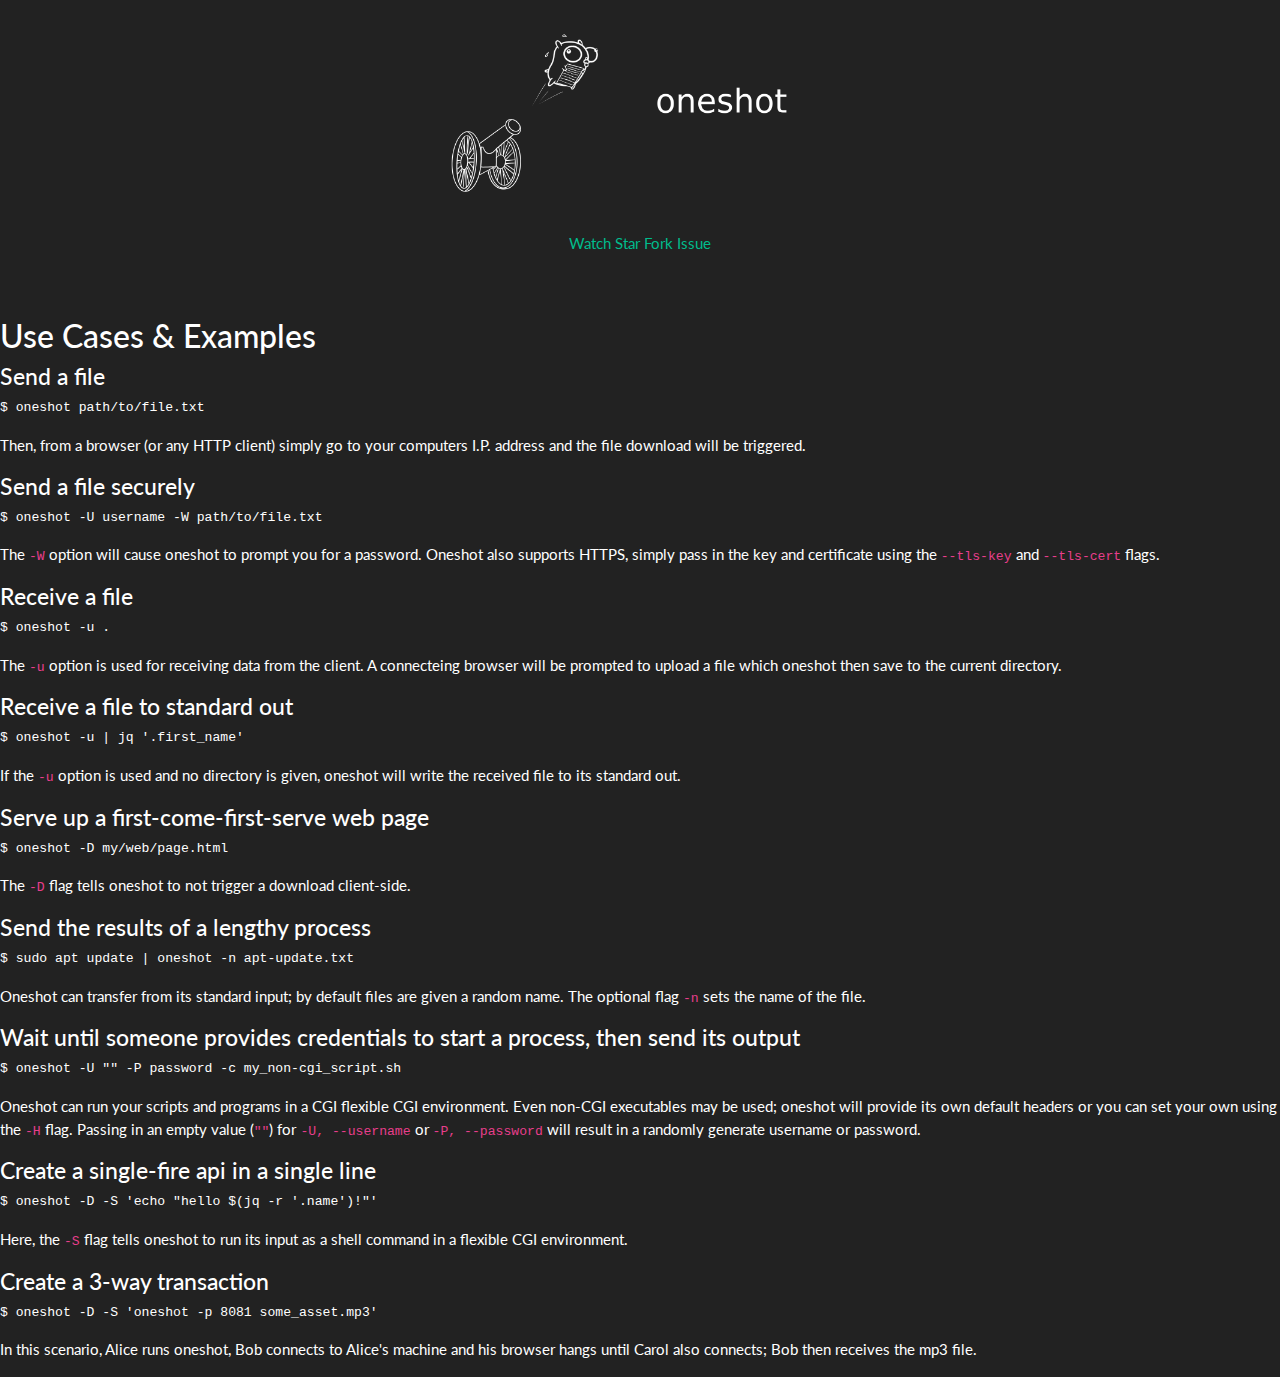
==== examples.html @ 4e72176d "First commit" ====
<!DOCTYPE html>
<html>
<head>
	<title>oneshot - first-come, first-HTTP-served</title>
        <link rel="stylesheet" href="assets/bootstrap.min.css">
        <link rel="stylesheet" href="assets/style.css">
        <script async defer src="https://buttons.github.io/buttons.js"></script>
</head>
<body>
	 <div class="title">
                <image id="banner" src="assets/oneshot_neg_banner.png"/>
                <br/>
        <div class="centered">
        <a class="github-button" href="https://github.com/raphaelreyna/oneshot/subscription" data-color-scheme="no-preference: dark; light: light; dark: dark;" data-icon="octicon-eye" data-show-count="true" aria-label="Watch raphaelreyna/oneshot on GitHub">Watch</a>
        <a class="github-button" href="https://github.com/raphaelreyna/oneshot" data-color-scheme="no-preference: dark; light: light; dark: dark;" data-icon="octicon-star" data-show-count="true" aria-label="Star raphaelreyna/oneshot on GitHub">Star</a>
        <a class="github-button" href="https://github.com/raphaelreyna/oneshot/fork" data-color-scheme="no-preference: dark; light: light; dark: dark;" data-icon="octicon-repo-forked" data-show-count="true" aria-label="Fork raphaelreyna/oneshot on GitHub">Fork</a>
        <a class="github-button" href="https://github.com/raphaelreyna/oneshot/issues" data-color-scheme="no-preference: dark; light: light; dark: dark;" data-icon="octicon-issue-opened" data-show-count="true" aria-label="Issue raphaelreyna/oneshot on GitHub">Issue</a>
                </div>
        </div>
        <br/>

	<h3 id="usecasesexamples">Use Cases &amp; Examples</h3>
<h4 id="sendafile">Send a file</h4>
<pre><code class="bash language-bash">$ oneshot path/to/file.txt
</code></pre>
<p>Then, from a browser (or any HTTP client) simply go to your computers I.P. address and the file download will be triggered.</p>
<h4 id="sendafilesecurely">Send a file securely</h4>
<pre><code class="bash language-bash">$ oneshot -U username -W path/to/file.txt
</code></pre>
<p>The <code>-W</code> option will cause oneshot to prompt you for a password.
Oneshot also supports HTTPS, simply pass in the key and certificate using the <code>--tls-key</code> and <code>--tls-cert</code> flags.</p>
<h4 id="receiveafile">Receive a file</h4>
<pre><code class="bash language-bash">$ oneshot -u .
</code></pre>
<p>The <code>-u</code> option is used for receiving data from the client.
A connecteing browser will be prompted to upload a file which oneshot then save to the current directory.</p>
<h4 id="receiveafiletostandardout">Receive a file to standard out</h4>
<pre><code class="bash language-bash">$ oneshot -u | jq '.first_name'
</code></pre>
<p>If the <code>-u</code> option is used and no directory is given, oneshot will write the received file to its standard out.</p>
<h4 id="serveupafirstcomefirstservewebpage">Serve up a first-come-first-serve web page</h4>
<pre><code class="bash language-bash">$ oneshot -D my/web/page.html
</code></pre>
<p>The <code>-D</code> flag tells oneshot to not trigger a download client-side.</p>
<h4 id="sendtheresultsofalengthyprocess">Send the results of a lengthy process</h4>
<pre><code class="bash language-bash">$ sudo apt update | oneshot -n apt-update.txt
</code></pre>
<p>Oneshot can transfer from its standard input; by default files are given a random name.
The optional flag <code>-n</code> sets the name of the file.</p>
<h4 id="waituntilsomeoneprovidescredentialstostartaprocessthensenditsoutput">Wait until someone provides credentials to start a process, then send its output</h4>
<pre><code class="bash language-bash">$ oneshot -U "" -P password -c my_non-cgi_script.sh
</code></pre>
<p>Oneshot can run your scripts and programs in a CGI flexible CGI environment.
Even non-CGI executables may be used; oneshot will provide its own default headers or you can set your own using the <code>-H</code> flag.
Passing in an empty value (<code>""</code>) for <code>-U, --username</code> or <code>-P, --password</code> will result in a randomly generate username or password.</p>
<h4 id="createasinglefireapiinasingleline">Create a single-fire api in a single line</h4>
<pre><code class="bash language-bash">$ oneshot -D -S 'echo "hello $(jq -r '.name')!"'
</code></pre>
<p>Here, the <code>-S</code> flag tells oneshot to run its input as a shell command in a flexible CGI environment.</p>
<h4 id="createa3waytransaction">Create a 3-way transaction</h4>
<pre><code class="bash language-bash">$ oneshot -D -S 'oneshot -p 8081 some_asset.mp3'
</code></pre>
<p>In this scenario, Alice runs oneshot, Bob connects to Alice's machine and his browser hangs until Carol also connects; Bob then receives the mp3 file.</p>
</body>
</html>
---- assets/style.css ----
.title {
  text-align: center;
}

#banner {
  width: 30%;
}

.centered {
  text-align: center;
  width: 70%;
  margin: 40px auto 40px auto;
}

ul {
	text-align: left;
	list-style: none;
	width: 450px;
	margin: auto;
}

li:before {
	content: "";
}

li {
	padding-top: 10px;
	padding-bottom: 10px;
}
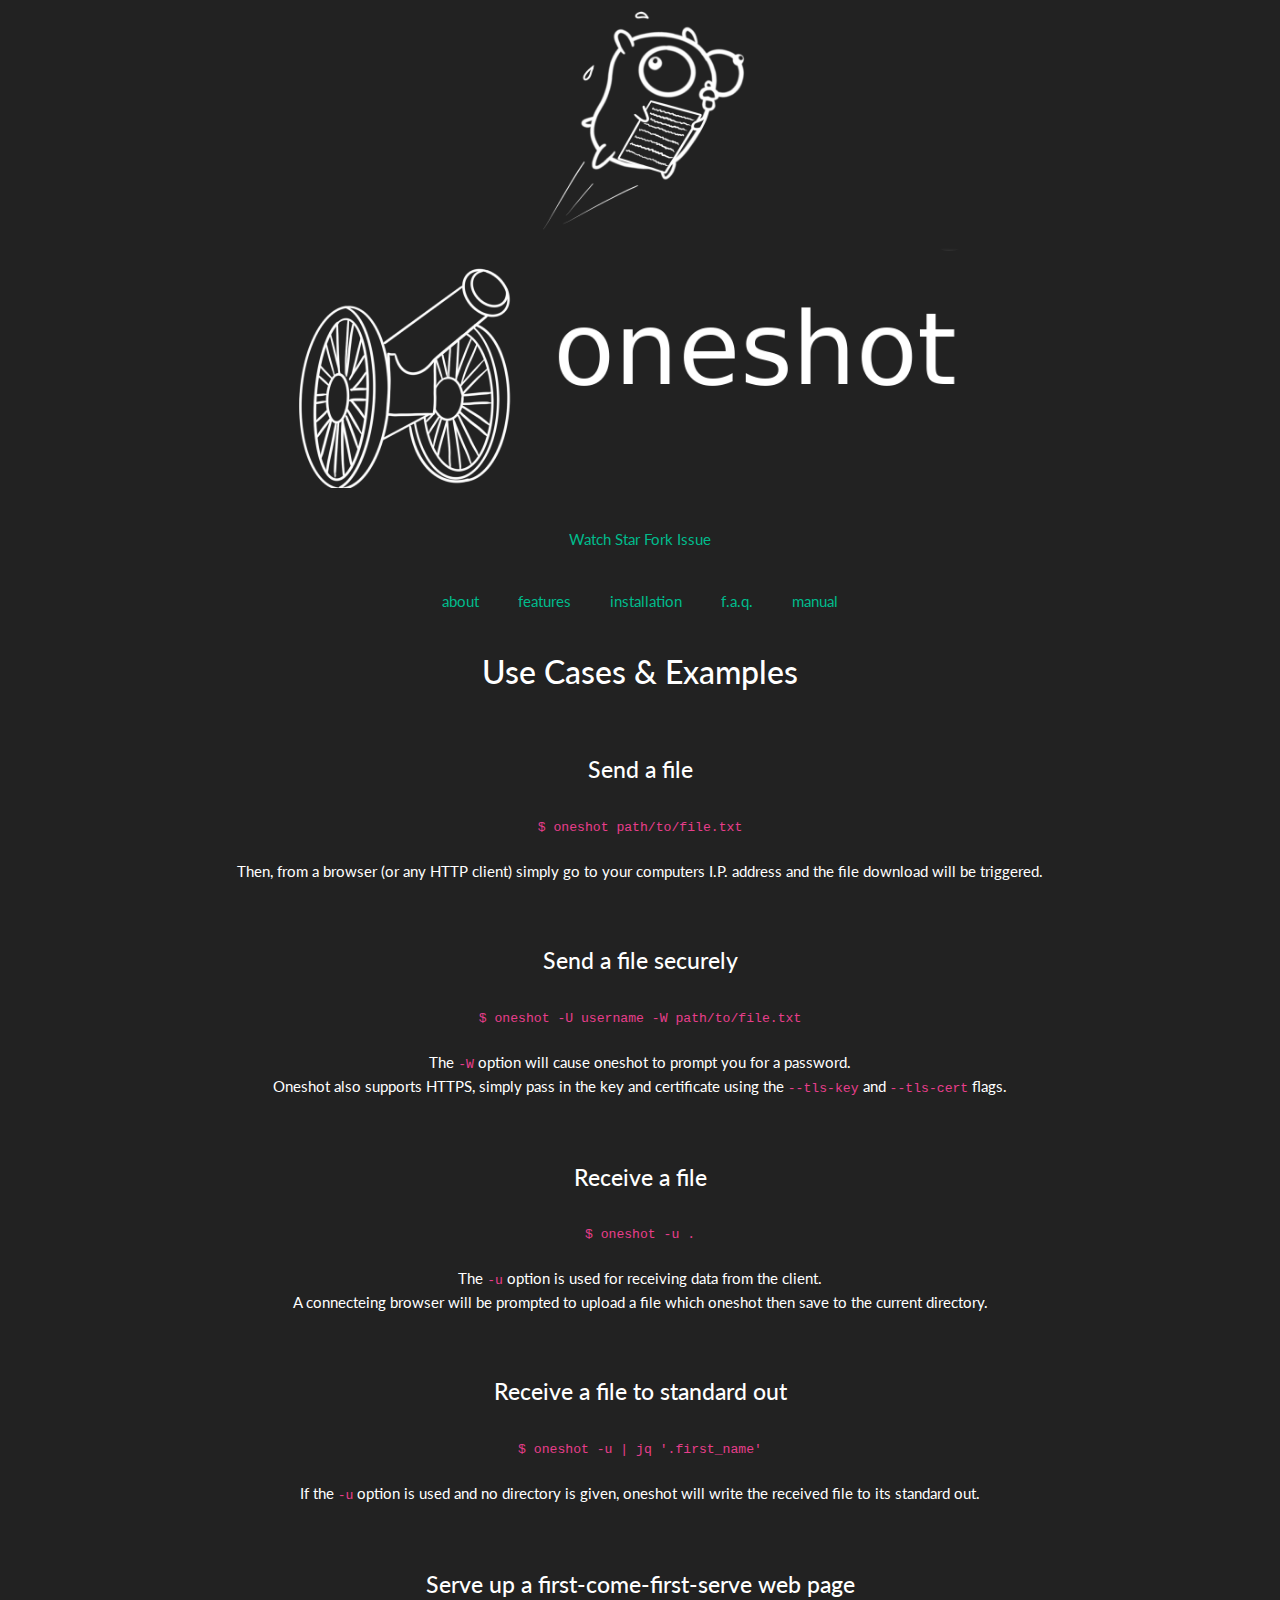
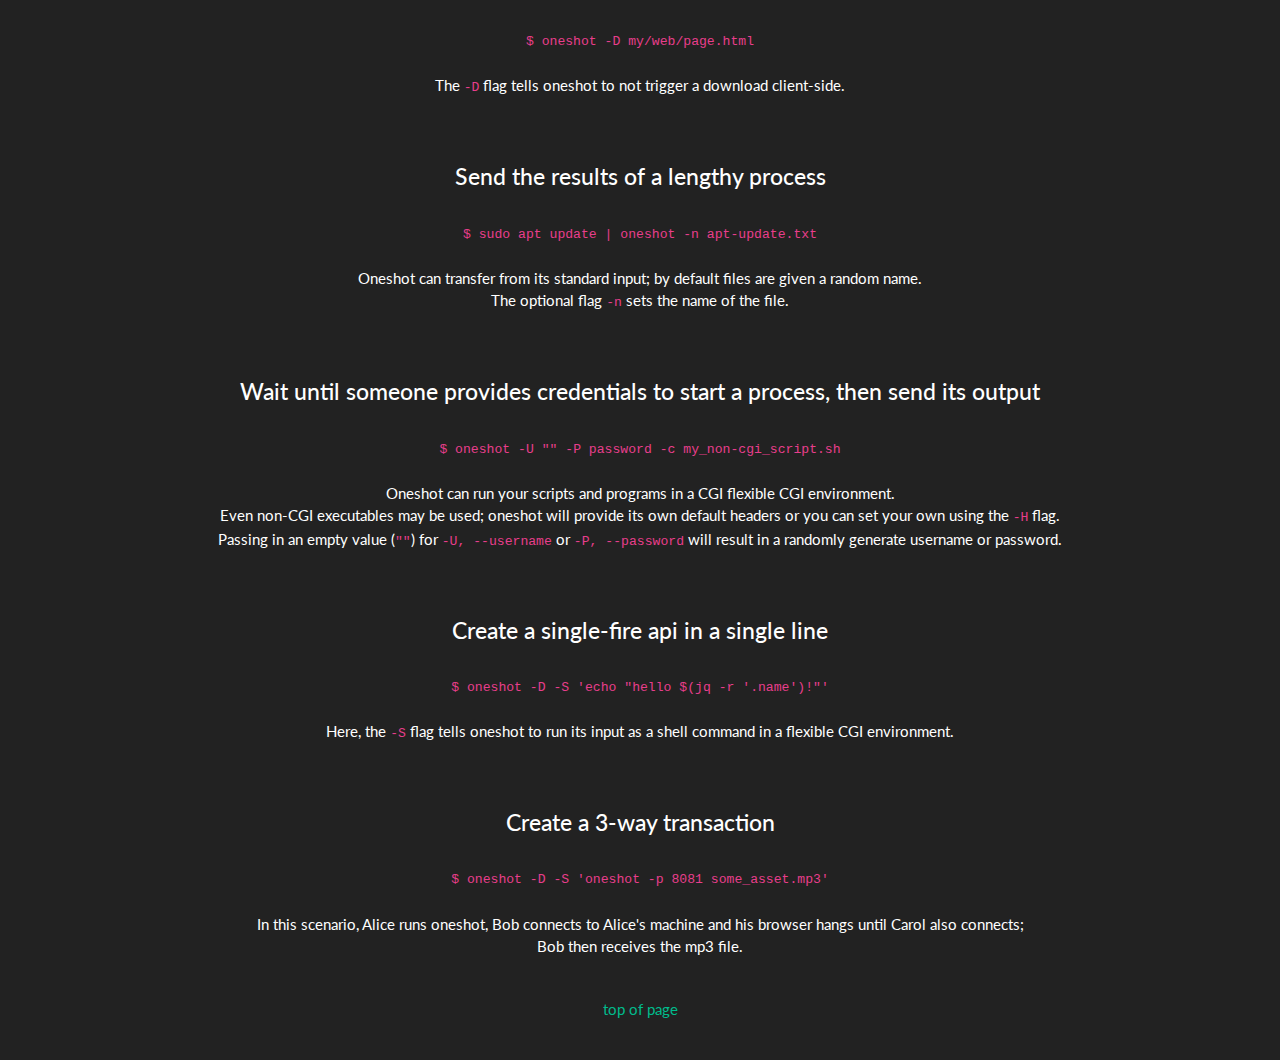
==== commit c8816d6b: "Make prettier to look at" ====
--- a/examples.html
+++ b/examples.html
@@ -7,59 +7,102 @@
         <script async defer src="https://buttons.github.io/buttons.js"></script>
 </head>
 <body>
-	 <div class="title">
-                <image id="banner" src="assets/oneshot_neg_banner.png"/>
-                <br/>
+	  <div id="top" class="title">
+        <a href="index.html">
+            <image id="banner" src="assets/oneshot_neg_banner.png"/>
+        </a>
+        <br/>
         <div class="centered">
-        <a class="github-button" href="https://github.com/raphaelreyna/oneshot/subscription" data-color-scheme="no-preference: dark; light: light; dark: dark;" data-icon="octicon-eye" data-show-count="true" aria-label="Watch raphaelreyna/oneshot on GitHub">Watch</a>
-        <a class="github-button" href="https://github.com/raphaelreyna/oneshot" data-color-scheme="no-preference: dark; light: light; dark: dark;" data-icon="octicon-star" data-show-count="true" aria-label="Star raphaelreyna/oneshot on GitHub">Star</a>
-        <a class="github-button" href="https://github.com/raphaelreyna/oneshot/fork" data-color-scheme="no-preference: dark; light: light; dark: dark;" data-icon="octicon-repo-forked" data-show-count="true" aria-label="Fork raphaelreyna/oneshot on GitHub">Fork</a>
-        <a class="github-button" href="https://github.com/raphaelreyna/oneshot/issues" data-color-scheme="no-preference: dark; light: light; dark: dark;" data-icon="octicon-issue-opened" data-show-count="true" aria-label="Issue raphaelreyna/oneshot on GitHub">Issue</a>
-                </div>
+            <a class="github-button" href="https://github.com/raphaelreyna/oneshot/subscription" data-color-scheme="no-preference: dark; light: light; dark: dark;" data-icon="octicon-eye" data-show-count="true" aria-label="Watch raphaelreyna/oneshot on GitHub">Watch</a>
+            <a class="github-button" href="https://github.com/raphaelreyna/oneshot" data-color-scheme="no-preference: dark; light: light; dark: dark;" data-icon="octicon-star" data-show-count="true" aria-label="Star raphaelreyna/oneshot on GitHub">Star</a>
+            <a class="github-button" href="https://github.com/raphaelreyna/oneshot/fork" data-color-scheme="no-preference: dark; light: light; dark: dark;" data-icon="octicon-repo-forked" data-show-count="true" aria-label="Fork raphaelreyna/oneshot on GitHub">Fork</a>
+            <a class="github-button" href="https://github.com/raphaelreyna/oneshot/issues" data-color-scheme="no-preference: dark; light: light; dark: dark;" data-icon="octicon-issue-opened" data-show-count="true" aria-label="Issue raphaelreyna/oneshot on GitHub">Issue</a>
         </div>
-        <br/>
+     </div>
+     <div id="links" class="centered">
+        <a href="index.html" style="padding-right: 35px;">about</a>
+        <a href="index.html#features" style="padding-right: 35px;">features</a>
+        <a href="index.html#installation" style="padding-right: 35px;">installation</a>
+        <a href="index.html#faq" style="padding-right: 35px;">f.a.q.</a>
+        <a href="manual.html">manual</a>
+     </div>
 
-	<h3 id="usecasesexamples">Use Cases &amp; Examples</h3>
-<h4 id="sendafile">Send a file</h4>
-<pre><code class="bash language-bash">$ oneshot path/to/file.txt
-</code></pre>
-<p>Then, from a browser (or any HTTP client) simply go to your computers I.P. address and the file download will be triggered.</p>
-<h4 id="sendafilesecurely">Send a file securely</h4>
-<pre><code class="bash language-bash">$ oneshot -U username -W path/to/file.txt
-</code></pre>
-<p>The <code>-W</code> option will cause oneshot to prompt you for a password.
-Oneshot also supports HTTPS, simply pass in the key and certificate using the <code>--tls-key</code> and <code>--tls-cert</code> flags.</p>
-<h4 id="receiveafile">Receive a file</h4>
-<pre><code class="bash language-bash">$ oneshot -u .
-</code></pre>
-<p>The <code>-u</code> option is used for receiving data from the client.
-A connecteing browser will be prompted to upload a file which oneshot then save to the current directory.</p>
-<h4 id="receiveafiletostandardout">Receive a file to standard out</h4>
-<pre><code class="bash language-bash">$ oneshot -u | jq '.first_name'
-</code></pre>
-<p>If the <code>-u</code> option is used and no directory is given, oneshot will write the received file to its standard out.</p>
-<h4 id="serveupafirstcomefirstservewebpage">Serve up a first-come-first-serve web page</h4>
-<pre><code class="bash language-bash">$ oneshot -D my/web/page.html
-</code></pre>
-<p>The <code>-D</code> flag tells oneshot to not trigger a download client-side.</p>
-<h4 id="sendtheresultsofalengthyprocess">Send the results of a lengthy process</h4>
-<pre><code class="bash language-bash">$ sudo apt update | oneshot -n apt-update.txt
-</code></pre>
-<p>Oneshot can transfer from its standard input; by default files are given a random name.
-The optional flag <code>-n</code> sets the name of the file.</p>
-<h4 id="waituntilsomeoneprovidescredentialstostartaprocessthensenditsoutput">Wait until someone provides credentials to start a process, then send its output</h4>
-<pre><code class="bash language-bash">$ oneshot -U "" -P password -c my_non-cgi_script.sh
-</code></pre>
-<p>Oneshot can run your scripts and programs in a CGI flexible CGI environment.
-Even non-CGI executables may be used; oneshot will provide its own default headers or you can set your own using the <code>-H</code> flag.
-Passing in an empty value (<code>""</code>) for <code>-U, --username</code> or <code>-P, --password</code> will result in a randomly generate username or password.</p>
-<h4 id="createasinglefireapiinasingleline">Create a single-fire api in a single line</h4>
-<pre><code class="bash language-bash">$ oneshot -D -S 'echo "hello $(jq -r '.name')!"'
-</code></pre>
-<p>Here, the <code>-S</code> flag tells oneshot to run its input as a shell command in a flexible CGI environment.</p>
-<h4 id="createa3waytransaction">Create a 3-way transaction</h4>
-<pre><code class="bash language-bash">$ oneshot -D -S 'oneshot -p 8081 some_asset.mp3'
-</code></pre>
-<p>In this scenario, Alice runs oneshot, Bob connects to Alice's machine and his browser hangs until Carol also connects; Bob then receives the mp3 file.</p>
+     <h3 id="usecasesexamples" class="centered">Use Cases &amp; Examples</h3>
+
+     <!-- BEGIN EXAMPLES -->
+     <div class="centered">
+         <div class="example">
+             <h4>Send a file</h4><br/>
+             <code class="bash language-bash">
+$ oneshot path/to/file.txt
+             </code><br/><br/>
+             Then, from a browser (or any HTTP client) simply go to your computers I.P. address and the file download will be triggered.
+         </div>
+         <div class="example">
+             <h4>Send a file securely</h4><br/>
+             <code class="bash language-bash">
+$ oneshot -U username -W path/to/file.txt
+             </code><br/><br/>
+             The <code>-W</code> option will cause oneshot to prompt you for a password.<br/>
+             Oneshot also supports HTTPS, simply pass in the key and certificate using the <code>--tls-key</code> and <code>--tls-cert</code> flags.
+         </div>
+         <div class="example">
+             <h4>Receive a file</h4><br/>
+             <code class="bash language-bash">
+$ oneshot -u .
+             </code><br/><br/>
+             The <code>-u</code> option is used for receiving data from the client.<br/>
+             A connecteing browser will be prompted to upload a file which oneshot then save to the current directory.
+         </div>
+         <div class="example">
+             <h4>Receive a file to standard out</h4><br/>
+             <code class="bash language-bash">
+$ oneshot -u | jq '.first_name'
+             </code><br/><br/>
+             If the <code>-u</code> option is used and no directory is given, oneshot will write the received file to its standard out.
+         </div>
+         <div class="example">
+             <h4>Serve up a first-come-first-serve web page</h4><br/>
+             <code class="bash language-bash">
+$ oneshot -D my/web/page.html
+             </code><br/><br/>
+             The <code>-D</code> flag tells oneshot to not trigger a download client-side.
+         </div>
+         <div class="example">
+             <h4>Send the results of a lengthy process</h4><br/>
+             <code class="bash language-bash">
+$ sudo apt update | oneshot -n apt-update.txt
+             </code><br/><br/>
+             Oneshot can transfer from its standard input; by default files are given a random name.<br/>
+             The optional flag <code>-n</code> sets the name of the file.
+         </div>
+         <div class="example">
+             <h4>Wait until someone provides credentials to start a process, then send its output</h4><br/>
+             <code class="bash language-bash">
+$ oneshot -U "" -P password -c my_non-cgi_script.sh
+             </code><br/><br/>
+             Oneshot can run your scripts and programs in a CGI flexible CGI environment.<br/>
+             Even non-CGI executables may be used; oneshot will provide its own default headers or you can set your own using the <code>-H</code> flag.<br/>
+             Passing in an empty value (<code>""</code>) for <code>-U, --username</code> or <code>-P, --password</code> will result in a randomly generate username or password.
+         </div>
+         <div class="example">
+             <h4>Create a single-fire api in a single line</h4><br/>
+             <code class="bash language-bash">
+$ oneshot -D -S 'echo "hello $(jq -r '.name')!"'
+             </code><br/><br/>
+             Here, the <code>-S</code> flag tells oneshot to run its input as a shell command in a flexible CGI environment.
+         </div>
+         <div class="example">
+             <h4>Create a 3-way transaction</h4><br/>
+             <code class="bash language-bash">
+$ oneshot -D -S 'oneshot -p 8081 some_asset.mp3'
+             </code><br/><br/>
+             In this scenario, Alice runs oneshot, Bob connects to Alice's machine and his browser hangs until Carol also connects;<br/>
+             Bob then receives the mp3 file.
+         </div>
+     </div>
+     <div class="centered">
+         <a href="#top">top of page</a>
+     </div>
 </body>
 </html>
--- a/assets/style.css
+++ b/assets/style.css
@@ -3,7 +3,7 @@
 }
 
 #banner {
-  width: 30%;
+    width: 55%;
 }
 
 .centered {
@@ -27,3 +27,8 @@
 	padding-top: 10px;
 	padding-bottom: 10px;
 }
+
+.example {
+    margin-top: 65px;
+    margin-botttom: 65px;
+}
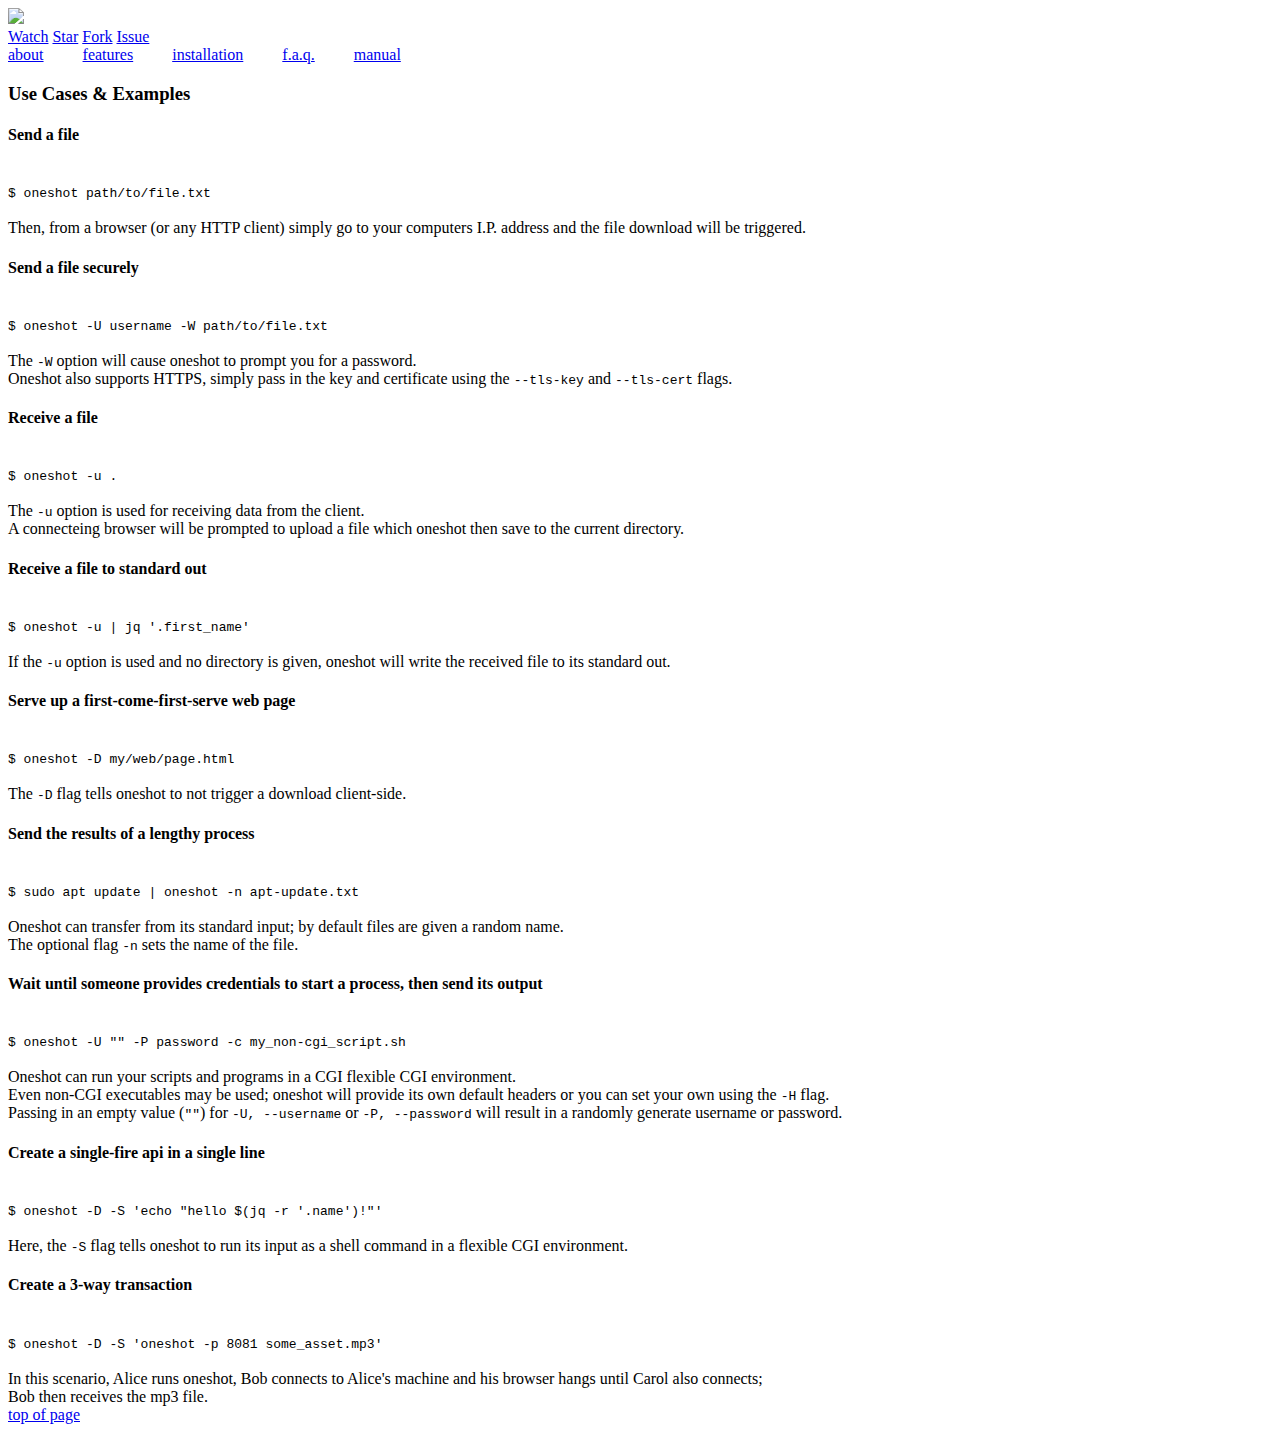
==== commit e987b90c: "update urls" ====
--- a/examples.html
+++ b/examples.html
@@ -2,14 +2,14 @@
 <html>
 <head>
 	<title>oneshot - first-come, first-HTTP-served</title>
-        <link rel="stylesheet" href="assets/bootstrap.min.css">
-        <link rel="stylesheet" href="assets/style.css">
+        <link rel="stylesheet" href="/oneshot/assets/bootstrap.min.css">
+        <link rel="stylesheet" href="/oneshot/assets/style.css">
         <script async defer src="https://buttons.github.io/buttons.js"></script>
 </head>
 <body>
 	  <div id="top" class="title">
-        <a href="index.html">
-            <image id="banner" src="assets/oneshot_neg_banner.png"/>
+        <a href="/oneshot/index.html">
+            <image id="banner" src="/oneshot/assets/oneshot_neg_banner.png"/>
         </a>
         <br/>
         <div class="centered">
@@ -20,11 +20,11 @@
         </div>
      </div>
      <div id="links" class="centered">
-        <a href="index.html" style="padding-right: 35px;">about</a>
-        <a href="index.html#features" style="padding-right: 35px;">features</a>
-        <a href="index.html#installation" style="padding-right: 35px;">installation</a>
-        <a href="index.html#faq" style="padding-right: 35px;">f.a.q.</a>
-        <a href="manual.html">manual</a>
+        <a href="/oneshot/index.html" style="padding-right: 35px;">about</a>
+        <a href="/oneshot/index.html#features" style="padding-right: 35px;">features</a>
+        <a href="/oneshot/index.html#installation" style="padding-right: 35px;">installation</a>
+        <a href="/oneshot/index.html#faq" style="padding-right: 35px;">f.a.q.</a>
+        <a href="/oneshot/manual.html">manual</a>
      </div>
 
      <h3 id="usecasesexamples" class="centered">Use Cases &amp; Examples</h3>
